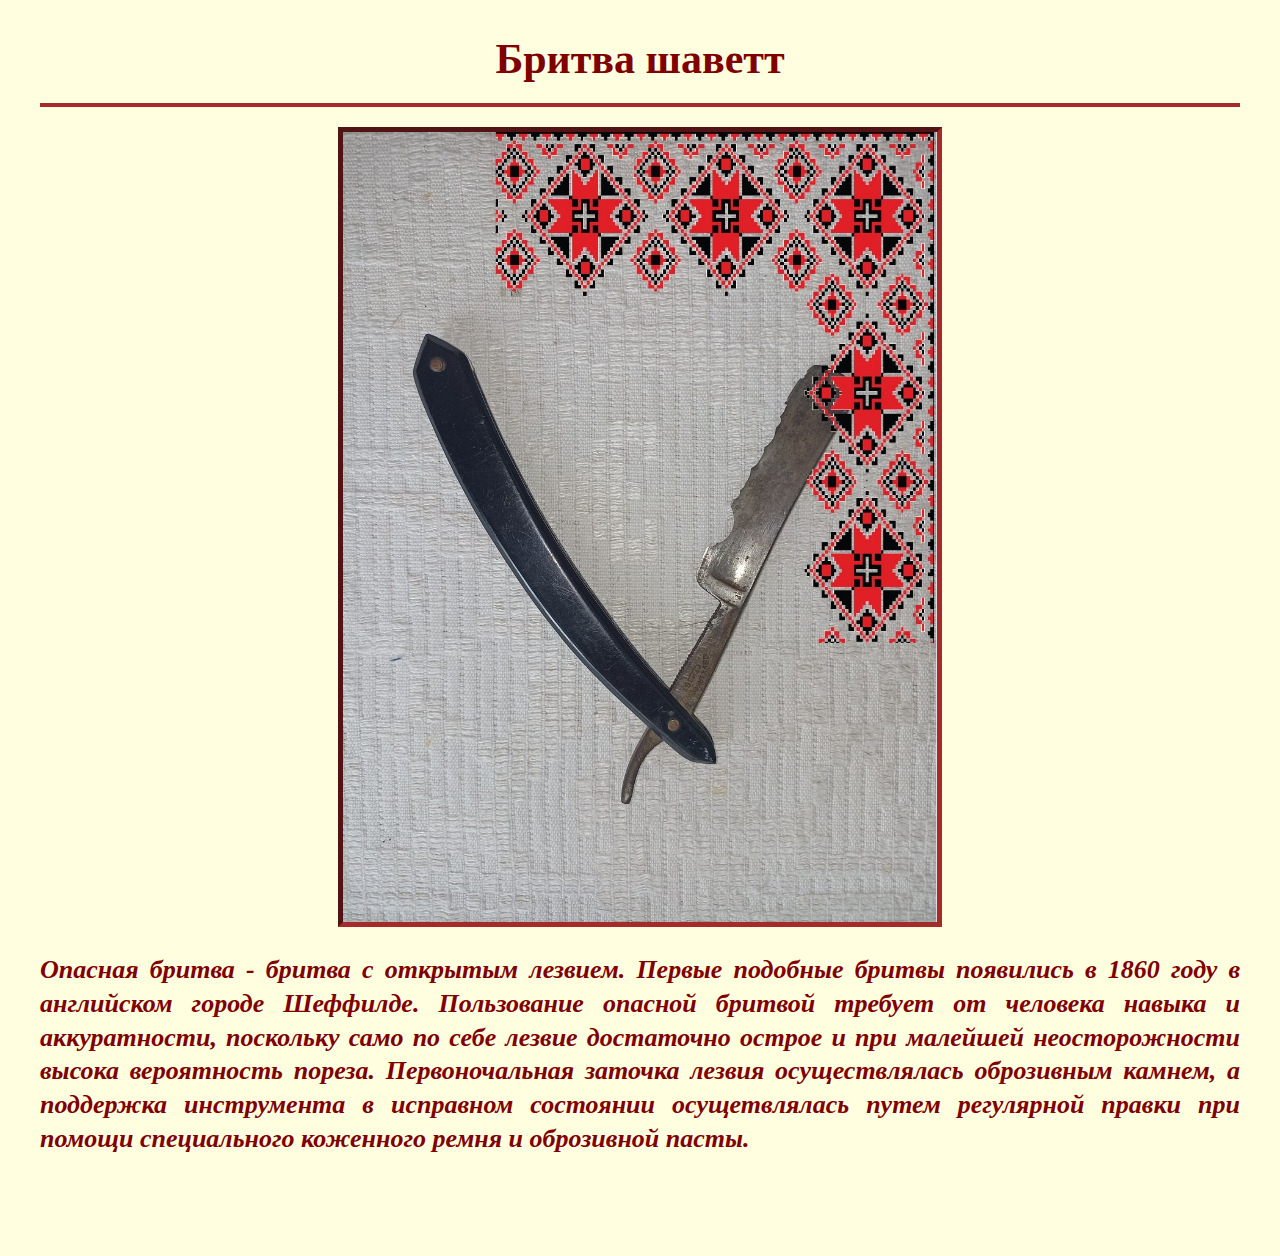
==== britva.html @ 6e3d2869 "Initial" ====
﻿<html lang="ru">

<head>
	<meta name="viewport" content="width=device-width, initial-scale=1" />
	<title>Хатка</title>
	<link rel="stylesheet" href="./styles/style.css">
</head>

<body>
	<div class="container">
		<h1>Бритва шаветт</h1>
		<hr>
		<img src="./images/britva-min.jpg">
		<p class="main-text"><i><b>
					Опасная бритва - бритва с открытым лезвием. Первые подобные бритвы появились в 1860 году в английском городе
					Шеффилде.
					Пользование опасной бритвой требует от человека навыка и аккуратности, поскольку само по себе лезвие достаточно
					острое и при малейшей неосторожности высока вероятность пореза. Первоночальная заточка лезвия осуществлялась
					оброзивным камнем, а поддержка инструмента в исправном состоянии осущетвлялась путем регулярной правки при
					помощи специального коженного ремня и оброзивной пасты.
			</i></b></p>
	</div>
</body>

</html>
---- styles/style.css ----
* {
	box-sizing: border-box;
}

body {
	background: lightyellow;
	color: #800000;
	margin: 0;
	padding: 15px 15px 100px;
}

.content {
	max-width: 1200px;
	margin: 0 auto;
}

h1, .h1 {
	font-size: 42px;
	text-align: center;
	color: #800000;
	margin: 20px 0;
}

h1 span {
	display: block;
	margin-bottom: .2em;
}

h2, .h2 {
	font-size: 26px;
	text-align: center;
	margin: 15px 0;
	font-weight: bold;
}

a {
	color: rgb(0, 0, 0);
	text-decoration: underline;
}

a:hover {
	text-decoration: none;
}

hr {
	background: #a52a2a;
	width: 100%;
	height: 4px;
	border: none;
	margin: 20px 0;
}

img {
	display: block;
	margin: 20px auto;
	width: auto;
	height: auto;
	max-width: 100%;
	max-height: 800px;
	border-style: inset;
	border-width: thick;
	border-color: brown;
}

.container {
	width: 100%;
	max-width: 1200px;
	margin: 0 auto;
}

ul.menu {
	margin: 0;
	padding: 0;
	display: flex;
	flex-wrap: wrap;
	justify-content: center;
}

ul.menu li {
	list-style: none;
	margin: 0;
	padding: 0;
	display: inline-block;
	text-wrap: nowrap;
}

ul.menu li::after {
	content: '-';
	margin: 0 10px;
}

ul.menu li:last-child::after {
	display: none;
}

.main-text {
	font-size: 26px;
	line-height: 1.3;
	text-align: justify;
}

@media all and (max-width: 767px) {
	h1 {
		font-size: 28px;
	}

	.main-text {
		font-size: 18px;
	}

	ul.menu li {
		display: block;
	}
}
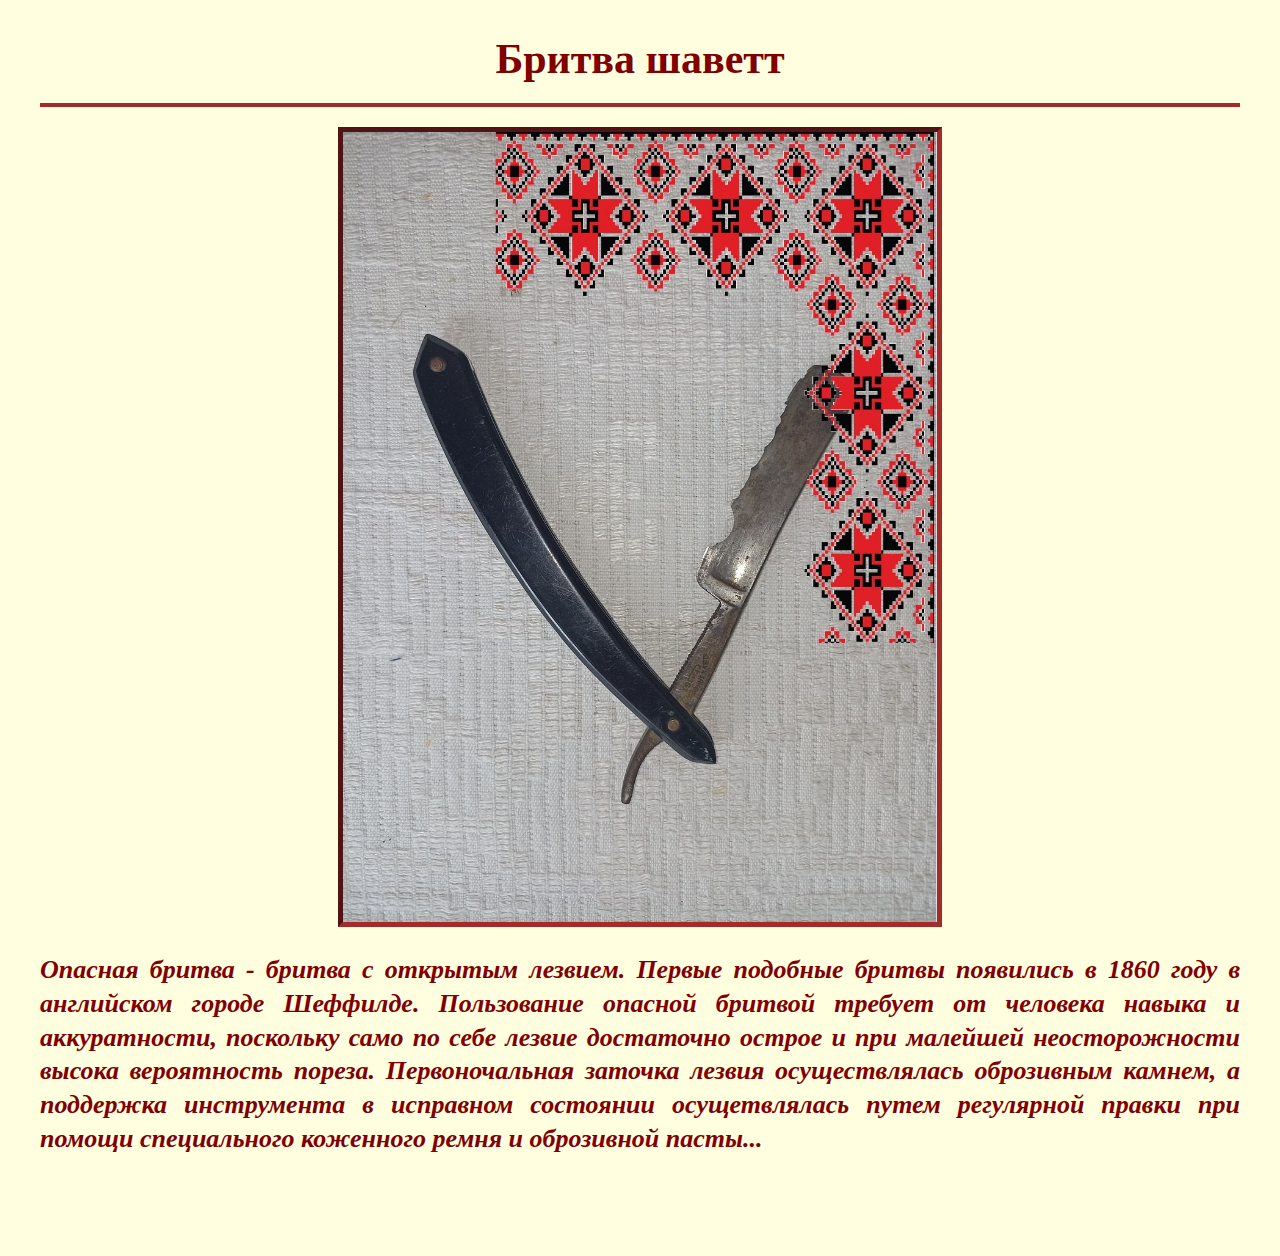
==== commit 34231c6b: "Обновили текст на странице Бритвы" ====
--- a/britva.html
+++ b/britva.html
@@ -17,7 +17,7 @@
 					Пользование опасной бритвой требует от человека навыка и аккуратности, поскольку само по себе лезвие достаточно
 					острое и при малейшей неосторожности высока вероятность пореза. Первоночальная заточка лезвия осуществлялась
 					оброзивным камнем, а поддержка инструмента в исправном состоянии осущетвлялась путем регулярной правки при
-					помощи специального коженного ремня и оброзивной пасты.
+					помощи специального коженного ремня и оброзивной пасты...
 			</i></b></p>
 	</div>
 </body>
